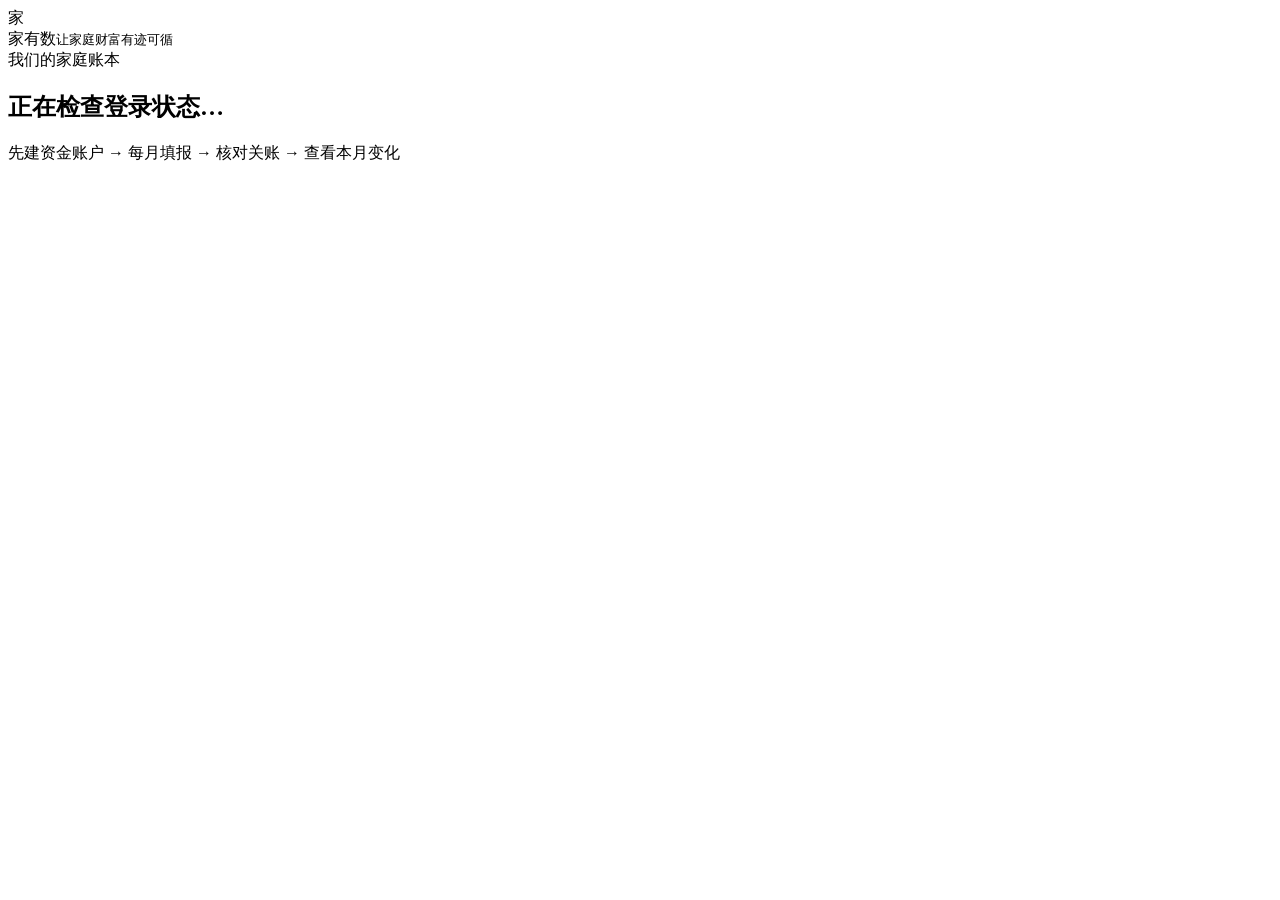
==== prototype/login.html @ e4e4010b "上传家有数开发预览版源码" ====
<!doctype html>
<html lang="zh-CN"><head><meta charset="utf-8"><meta name="viewport" content="width=device-width,initial-scale=1"><title>登录 · 家有数</title><link rel="stylesheet" href="/style.css"><script defer src="/auth.js"></script></head>
<body class="auth-body"><main class="auth-main"><div class="brand"><span class="logo">家</span><div>家有数<small>让家庭财富有迹可循</small></div></div>
<section class="panel auth-card"><div class="eyebrow">我们的家庭账本</div><h1 id="authTitle">正在检查登录状态…</h1><p id="authIntro" class="muted"></p>
<form id="loginForm" hidden><label class="field">登录名<input id="loginUsername" autocomplete="username" required maxlength="40"></label><label class="field">密码<input id="loginPassword" type="password" autocomplete="current-password"></label><button class="solid auth-submit" type="submit">登录家庭账本</button><button class="outline auth-submit" type="button" id="forgotButton">忘记密码</button></form>
<form id="setupForm" hidden><label class="field">管理员称呼<input id="setupName" maxlength="40" placeholder="如：我、爸爸或你的名字"></label><label class="field">管理员登录名<input id="setupUsername1" autocomplete="username" pattern="[A-Za-z0-9._-]{3,40}" required placeholder="如：hpnzss"></label><label class="field">管理员密码<input id="setupPassword1" type="password" autocomplete="new-password"></label><label class="field">再次输入密码<input id="setupConfirm1" type="password" autocomplete="new-password"></label><p class="muted">只创建一个管理员，其他成员进入后在设置中添加。密码不限制长度和字符组合，请自行妥善保存。</p><button class="solid auth-submit" type="submit">创建管理员</button></form>
<form id="recoverForm" hidden><p class="muted">管理员使用首次设置时保存的恢复码重设密码；普通成员可请管理员在设置中重设。</p><label class="field">管理员登录名<input id="recoverUsername" autocomplete="username" required></label><label class="field">恢复码<input id="recoverCode" autocomplete="off" required placeholder="从保存的恢复卡中复制"></label><label class="field">新密码<input id="recoverPassword" type="password" autocomplete="new-password"></label><label class="field">再次输入新密码<input id="recoverConfirm" type="password" autocomplete="new-password"></label><button class="solid auth-submit" type="submit">重设密码</button><button id="backLogin" class="outline auth-submit" type="button">返回登录</button></form>
<div id="recoveryCard" hidden><h2>保存你的管理员恢复卡</h2><p>忘记密码时，在登录页点“忘记密码”，填写下面的恢复码即可重设。恢复码不要发给别人。</p><code id="recoveryValue" class="recovery-code"></code><div class="actions"><button id="saveRecovery" class="solid" type="button">下载恢复卡</button><button id="continueLogin" class="outline" type="button">进入家庭账本</button></div></div>
<p id="authMessage" role="status" class="auth-message"></p></section><p class="muted auth-foot">先建资金账户 → 每月填报 → 核对关账 → 查看本月变化</p></main></body></html>
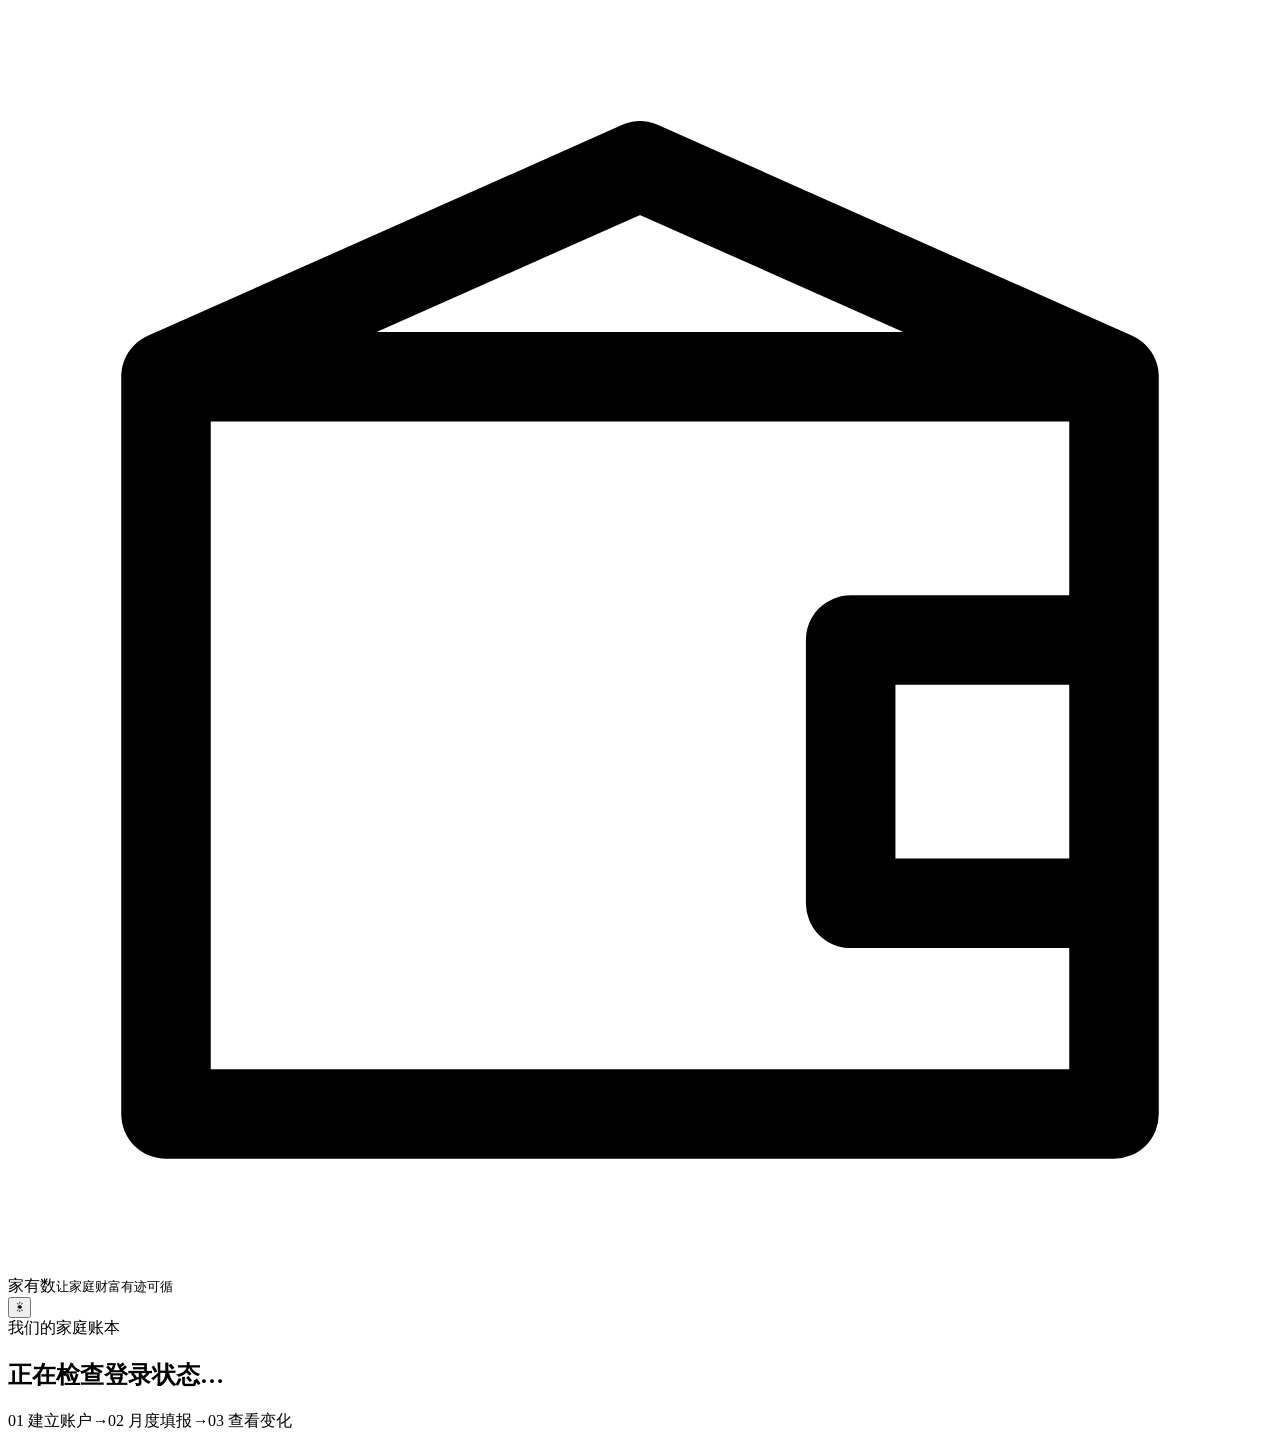
==== commit 557b6191: "Release 0.7.0 preview with modern UI and flexible history imports" ====
--- a/prototype/login.html
+++ b/prototype/login.html
@@ -1,9 +1,9 @@
 <!doctype html>
-<html lang="zh-CN"><head><meta charset="utf-8"><meta name="viewport" content="width=device-width,initial-scale=1"><title>登录 · 家有数</title><link rel="stylesheet" href="/style.css"><script defer src="/auth.js"></script></head>
-<body class="auth-body"><main class="auth-main"><div class="brand"><span class="logo">家</span><div>家有数<small>让家庭财富有迹可循</small></div></div>
+<html lang="zh-CN"><head><meta charset="utf-8"><meta name="viewport" content="width=device-width,initial-scale=1"><title>登录 · 家有数</title><link rel="stylesheet" href="/style.css"><link rel="stylesheet" href="/modern.css"><script defer src="/auth.js"></script></head>
+<body class="auth-body"><main class="auth-main"><div class="auth-brandbar"><div class="brand"><span class="logo"><svg viewBox="0 0 24 24" fill="none" stroke="currentColor" stroke-width="1.7" stroke-linejoin="round" aria-hidden="true"><path d="M3 7h18v14H3z M3 7l9-4 9 4 M16 12h5v5h-5z"/></svg></span><div>家有数<small>让家庭财富有迹可循</small></div></div><button id="authTheme" class="theme-toggle" type="button" aria-label="切换浅色主题">☀</button></div>
 <section class="panel auth-card"><div class="eyebrow">我们的家庭账本</div><h1 id="authTitle">正在检查登录状态…</h1><p id="authIntro" class="muted"></p>
 <form id="loginForm" hidden><label class="field">登录名<input id="loginUsername" autocomplete="username" required maxlength="40"></label><label class="field">密码<input id="loginPassword" type="password" autocomplete="current-password"></label><button class="solid auth-submit" type="submit">登录家庭账本</button><button class="outline auth-submit" type="button" id="forgotButton">忘记密码</button></form>
 <form id="setupForm" hidden><label class="field">管理员称呼<input id="setupName" maxlength="40" placeholder="如：我、爸爸或你的名字"></label><label class="field">管理员登录名<input id="setupUsername1" autocomplete="username" pattern="[A-Za-z0-9._-]{3,40}" required placeholder="如：hpnzss"></label><label class="field">管理员密码<input id="setupPassword1" type="password" autocomplete="new-password"></label><label class="field">再次输入密码<input id="setupConfirm1" type="password" autocomplete="new-password"></label><p class="muted">只创建一个管理员，其他成员进入后在设置中添加。密码不限制长度和字符组合，请自行妥善保存。</p><button class="solid auth-submit" type="submit">创建管理员</button></form>
 <form id="recoverForm" hidden><p class="muted">管理员使用首次设置时保存的恢复码重设密码；普通成员可请管理员在设置中重设。</p><label class="field">管理员登录名<input id="recoverUsername" autocomplete="username" required></label><label class="field">恢复码<input id="recoverCode" autocomplete="off" required placeholder="从保存的恢复卡中复制"></label><label class="field">新密码<input id="recoverPassword" type="password" autocomplete="new-password"></label><label class="field">再次输入新密码<input id="recoverConfirm" type="password" autocomplete="new-password"></label><button class="solid auth-submit" type="submit">重设密码</button><button id="backLogin" class="outline auth-submit" type="button">返回登录</button></form>
 <div id="recoveryCard" hidden><h2>保存你的管理员恢复卡</h2><p>忘记密码时，在登录页点“忘记密码”，填写下面的恢复码即可重设。恢复码不要发给别人。</p><code id="recoveryValue" class="recovery-code"></code><div class="actions"><button id="saveRecovery" class="solid" type="button">下载恢复卡</button><button id="continueLogin" class="outline" type="button">进入家庭账本</button></div></div>
-<p id="authMessage" role="status" class="auth-message"></p></section><p class="muted auth-foot">先建资金账户 → 每月填报 → 核对关账 → 查看本月变化</p></main></body></html>
+<p id="authMessage" role="status" class="auth-message"></p></section><div class="auth-foot"><span>01 建立账户</span><i>→</i><span>02 月度填报</span><i>→</i><span>03 查看变化</span></div></main></body></html>
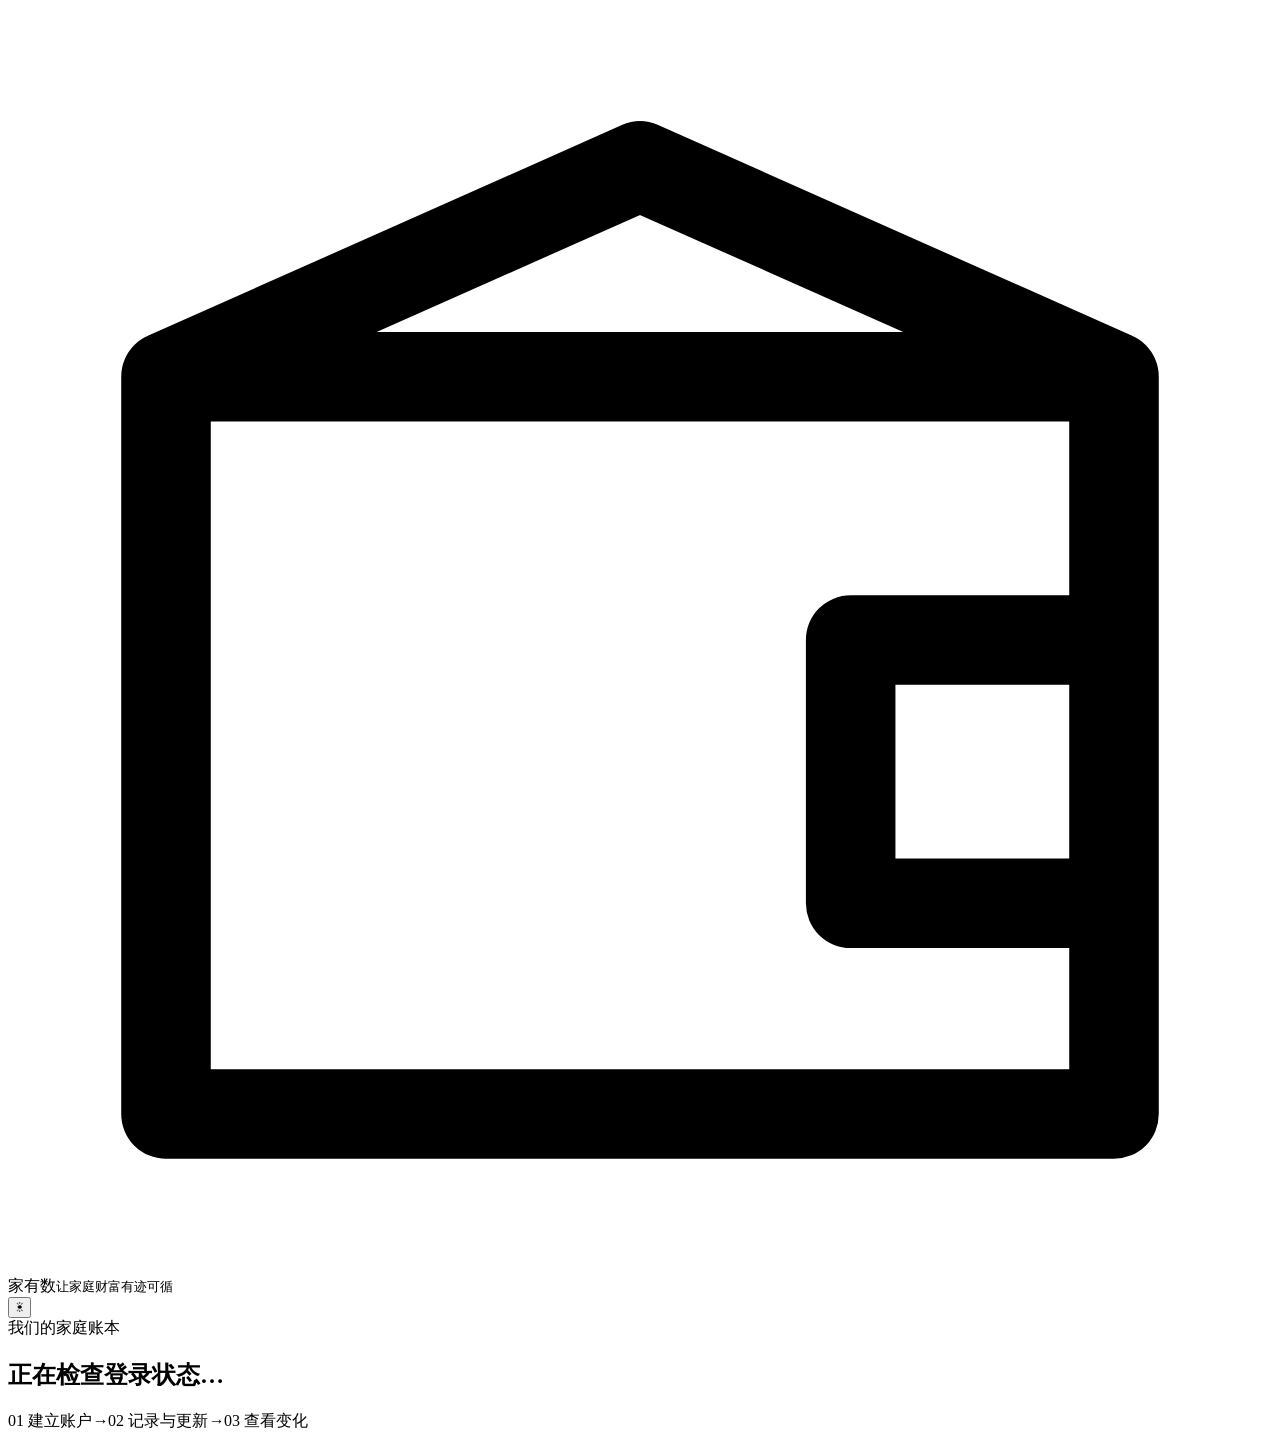
==== commit c0312d76: "Release 0.16 preview with flexible updates and installed app zoom handling" ====
--- a/prototype/login.html
+++ b/prototype/login.html
@@ -1,9 +1,9 @@
 <!doctype html>
-<html lang="zh-CN"><head><meta charset="utf-8"><meta name="viewport" content="width=device-width,initial-scale=1"><title>登录 · 家有数</title><link rel="stylesheet" href="/style.css"><link rel="stylesheet" href="/modern.css"><script defer src="/auth.js"></script></head>
+<html lang="zh-CN"><head><meta charset="utf-8"><meta name="viewport" content="width=device-width,initial-scale=1,viewport-fit=cover"><title>家有数</title><meta name="application-name" content="家有数"><meta name="apple-mobile-web-app-title" content="家有数"><meta name="apple-mobile-web-app-capable" content="yes"><meta name="mobile-web-app-capable" content="yes"><meta name="apple-mobile-web-app-status-bar-style" content="default"><meta name="theme-color" content="#8b64e8"><link rel="manifest" href="/manifest.webmanifest"><link rel="apple-touch-icon" sizes="180x180" href="/apple-touch-icon.png"><link rel="icon" type="image/png" sizes="32x32" href="/favicon.png"><link rel="stylesheet" href="/style.css"><link rel="stylesheet" href="/modern.css"><link rel="stylesheet" href="/mobile.css"><script defer src="/mobile-shell.js"></script><script defer src="/auth.js"></script></head>
 <body class="auth-body"><main class="auth-main"><div class="auth-brandbar"><div class="brand"><span class="logo"><svg viewBox="0 0 24 24" fill="none" stroke="currentColor" stroke-width="1.7" stroke-linejoin="round" aria-hidden="true"><path d="M3 7h18v14H3z M3 7l9-4 9 4 M16 12h5v5h-5z"/></svg></span><div>家有数<small>让家庭财富有迹可循</small></div></div><button id="authTheme" class="theme-toggle" type="button" aria-label="切换浅色主题">☀</button></div>
 <section class="panel auth-card"><div class="eyebrow">我们的家庭账本</div><h1 id="authTitle">正在检查登录状态…</h1><p id="authIntro" class="muted"></p>
 <form id="loginForm" hidden><label class="field">登录名<input id="loginUsername" autocomplete="username" required maxlength="40"></label><label class="field">密码<input id="loginPassword" type="password" autocomplete="current-password"></label><button class="solid auth-submit" type="submit">登录家庭账本</button><button class="outline auth-submit" type="button" id="forgotButton">忘记密码</button></form>
 <form id="setupForm" hidden><label class="field">管理员称呼<input id="setupName" maxlength="40" placeholder="如：我、爸爸或你的名字"></label><label class="field">管理员登录名<input id="setupUsername1" autocomplete="username" pattern="[A-Za-z0-9._-]{3,40}" required placeholder="如：hpnzss"></label><label class="field">管理员密码<input id="setupPassword1" type="password" autocomplete="new-password"></label><label class="field">再次输入密码<input id="setupConfirm1" type="password" autocomplete="new-password"></label><p class="muted">只创建一个管理员，其他成员进入后在设置中添加。密码不限制长度和字符组合，请自行妥善保存。</p><button class="solid auth-submit" type="submit">创建管理员</button></form>
 <form id="recoverForm" hidden><p class="muted">管理员使用首次设置时保存的恢复码重设密码；普通成员可请管理员在设置中重设。</p><label class="field">管理员登录名<input id="recoverUsername" autocomplete="username" required></label><label class="field">恢复码<input id="recoverCode" autocomplete="off" required placeholder="从保存的恢复卡中复制"></label><label class="field">新密码<input id="recoverPassword" type="password" autocomplete="new-password"></label><label class="field">再次输入新密码<input id="recoverConfirm" type="password" autocomplete="new-password"></label><button class="solid auth-submit" type="submit">重设密码</button><button id="backLogin" class="outline auth-submit" type="button">返回登录</button></form>
 <div id="recoveryCard" hidden><h2>保存你的管理员恢复卡</h2><p>忘记密码时，在登录页点“忘记密码”，填写下面的恢复码即可重设。恢复码不要发给别人。</p><code id="recoveryValue" class="recovery-code"></code><div class="actions"><button id="saveRecovery" class="solid" type="button">下载恢复卡</button><button id="continueLogin" class="outline" type="button">进入家庭账本</button></div></div>
-<p id="authMessage" role="status" class="auth-message"></p></section><div class="auth-foot"><span>01 建立账户</span><i>→</i><span>02 月度填报</span><i>→</i><span>03 查看变化</span></div></main></body></html>
+<p id="authMessage" role="status" class="auth-message"></p></section><div class="auth-foot"><span>01 建立账户</span><i>→</i><span>02 记录与更新</span><i>→</i><span>03 查看变化</span></div></main></body></html>
